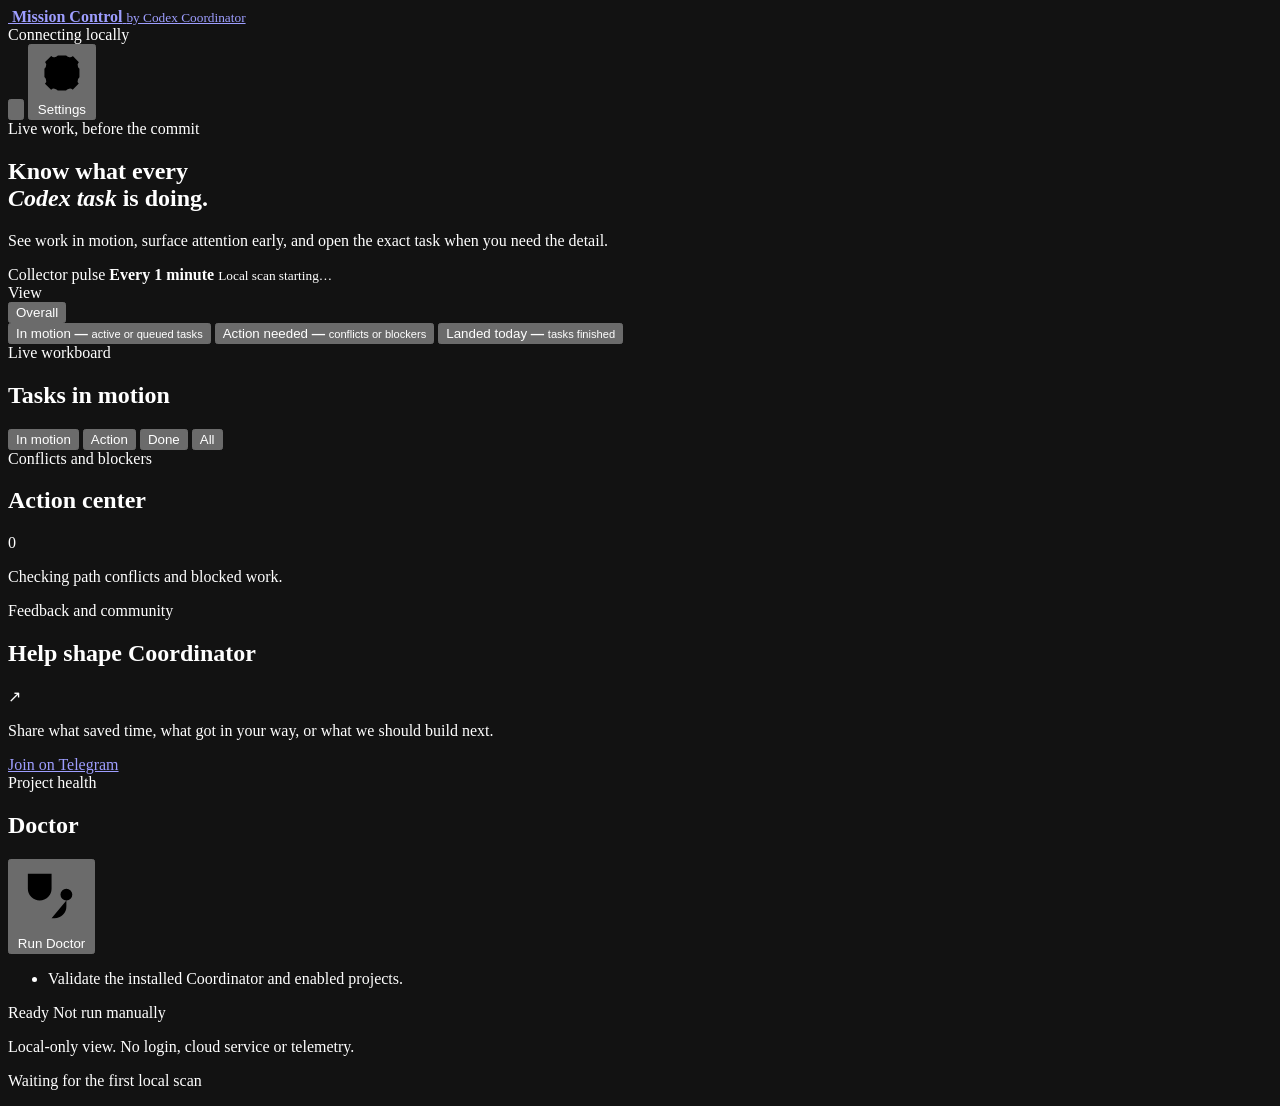
==== apps/mission_control/static/index.html @ fc97cd44 "feat(mission-control): publish local coordination dashboard Add a localhost-only dashboard for proje" ====
<!doctype html>
<html lang="en">
  <head>
    <meta charset="utf-8">
    <meta name="viewport" content="width=device-width, initial-scale=1">
    <meta name="color-scheme" content="dark">
    <meta name="theme-color" content="#07142b">
    <title>Mission Control · Codex Coordinator</title>
    <link rel="icon" href="/logo.png">
    <link rel="stylesheet" href="/styles.css">
  </head>
  <body>
    <div class="atmosphere" aria-hidden="true">
      <div class="glow glow-cyan"></div>
      <div class="glow glow-violet"></div>
      <div class="grid-plane"></div>
    </div>

    <div class="app-shell">
      <header class="topbar">
        <a class="brand" href="/" aria-label="Mission Control home">
          <span class="brand-mark"><img src="/logo.png" alt=""></span>
          <span class="brand-copy">
            <strong>Mission Control</strong>
            <small>by Codex Coordinator</small>
          </span>
        </a>

        <div class="topbar-actions">
          <div class="live-chip" title="This dashboard reads local files only">
            <span class="live-pulse" aria-hidden="true"></span>
            <span id="live-label">Connecting locally</span>
          </div>
          <button class="icon-button" id="refresh-button" type="button" aria-label="Refresh now" title="Refresh now">
            <svg viewBox="0 0 24 24" aria-hidden="true"><path d="M20 11a8 8 0 1 0-2.34 5.66M20 4v7h-7"></path></svg>
          </button>
          <button class="settings-button" id="settings-button" type="button">
            <svg viewBox="0 0 24 24" aria-hidden="true"><path d="M12 15.5a3.5 3.5 0 1 0 0-7 3.5 3.5 0 0 0 0 7Z"></path><path d="M19.4 15a1.7 1.7 0 0 0 .34 1.88l.06.06-2.83 2.83-.06-.06A1.7 1.7 0 0 0 15 19.4a1.7 1.7 0 0 0-1 .6l-.08.1H10l-.08-.1a1.7 1.7 0 0 0-1-.6 1.7 1.7 0 0 0-1.88.34l-.06.06-2.83-2.83.06-.06A1.7 1.7 0 0 0 4.6 15a1.7 1.7 0 0 0-.6-1l-.1-.08V10l.1-.08a1.7 1.7 0 0 0 .6-1 1.7 1.7 0 0 0-.34-1.88l-.06-.06 2.83-2.83.06.06A1.7 1.7 0 0 0 9 4.6a1.7 1.7 0 0 0 1-.6l.08-.1H14l.08.1a1.7 1.7 0 0 0 1 .6 1.7 1.7 0 0 0 1.88-.34l.06-.06 2.83 2.83-.06.06A1.7 1.7 0 0 0 19.4 9c.08.4.3.76.6 1l.1.08V14l-.1.08c-.3.24-.52.6-.6 1Z"></path></svg>
            Settings
          </button>
        </div>
      </header>

      <main>
        <section class="hero" aria-labelledby="page-title">
          <div class="hero-copy">
            <div class="eyebrow"><span></span> Live work, before the commit</div>
            <h1 id="page-title">Know what every<br><em>Codex task</em> is doing.</h1>
            <p>See work in motion, surface attention early, and open the exact task when you need the detail.</p>
          </div>
          <aside class="radar-card" aria-label="Collector status">
            <div class="radar-visual" aria-hidden="true">
              <span class="radar-ring ring-one"></span>
              <span class="radar-ring ring-two"></span>
              <span class="radar-ring ring-three"></span>
              <span class="radar-sweep"></span>
              <span class="radar-core"></span>
            </div>
            <div class="radar-copy">
              <span class="overline">Collector pulse</span>
              <strong id="collector-cadence">Every 1 minute</strong>
              <small id="collector-next">Local scan starting…</small>
            </div>
          </aside>
        </section>

        <nav class="project-switcher" aria-label="Filter Mission Control by project">
          <span class="overline">View</span>
          <div class="project-tabs" id="project-tabs">
            <button class="project-tab is-active" type="button" data-project="overall" aria-pressed="true">Overall</button>
          </div>
        </nav>

        <section class="metrics" aria-label="Mission summary">
          <button class="metric metric-primary" type="button" data-filter="live" aria-pressed="true">
            <span class="metric-kicker">In motion</span>
            <strong id="metric-active">—</strong>
            <small>active or queued tasks</small>
            <span class="metric-line"></span>
          </button>
          <button class="metric" type="button" data-filter="action" aria-pressed="false">
            <span class="metric-kicker">Action needed</span>
            <strong id="metric-attention">—</strong>
            <small id="metric-action-label">conflicts or blockers</small>
            <span class="metric-line"></span>
          </button>
          <button class="metric" type="button" data-filter="done" aria-pressed="false">
            <span class="metric-kicker">Landed today</span>
            <strong id="metric-completed">—</strong>
            <small>tasks finished</small>
            <span class="metric-line"></span>
          </button>
        </section>

        <section class="workspace-grid">
          <div class="work-panel panel" id="workboard">
            <div class="section-heading">
              <div>
                <span class="overline">Live workboard</span>
                <h2 id="workboard-title">Tasks in motion</h2>
              </div>
              <div class="filter-tabs" role="group" aria-label="Filter tasks">
                <button class="filter-tab is-active" type="button" data-filter="live" aria-pressed="true">In motion</button>
                <button class="filter-tab" type="button" data-filter="action">Action</button>
                <button class="filter-tab" type="button" data-filter="done">Done</button>
                <button class="filter-tab" type="button" data-filter="all">All</button>
              </div>
            </div>
            <div id="task-list" class="task-list" aria-live="polite">
              <div class="loading-row"><span></span><span></span><span></span></div>
            </div>
          </div>

          <aside class="side-stack">
            <section class="panel signal-panel">
              <div class="section-heading compact">
                <div>
                  <span class="overline">Conflicts and blockers</span>
                  <h2>Action center</h2>
                </div>
                <span class="signal-count" id="signal-count">0</span>
              </div>
              <p class="overlap-summary" id="overlap-summary">Checking path conflicts and blocked work.</p>
              <div id="conflict-list" class="conflict-list"></div>
            </section>

            <section class="panel feedback-panel" id="feedback-panel" aria-labelledby="feedback-title">
              <div class="feedback-heading">
                <div>
                  <span class="overline">Feedback and community</span>
                  <h2 id="feedback-title">Help shape Coordinator</h2>
                </div>
                <span class="feedback-mark" aria-hidden="true">↗</span>
              </div>
              <p class="feedback-copy">
                Share what saved time, what got in your way, or what we should build next.
              </p>
              <div class="feedback-actions">
                <a class="feedback-primary" id="feedback-share" href="https://t.me/+ra4BQ7-_5uM2MDY1" target="_blank" rel="noopener noreferrer">Join on Telegram</a>
              </div>
            </section>

            <section class="panel doctor-panel" aria-labelledby="doctor-title">
              <div class="doctor-heading">
                <div>
                  <span class="overline">Project health</span>
                  <h2 id="doctor-title">Doctor</h2>
                </div>
                <button class="doctor-run-button" id="doctor-run-button" type="button" title="Runs with GPT-5.6 Sol · Extra High reasoning">
                  <svg viewBox="0 0 24 24" aria-hidden="true"><path d="M4 4v5a4 4 0 0 0 8 0V4M7 4h2M17 13v2a4 4 0 0 1-4 4h-1M17 13a2 2 0 1 0 0-4 2 2 0 0 0 0 4Z"></path></svg>
                  <span id="doctor-button-label">Run Doctor</span>
                </button>
              </div>
              <div class="doctor-result">
                <span class="doctor-health-icon is-idle" id="doctor-health-icon" aria-hidden="true"></span>
                <ul class="doctor-summary" id="doctor-summary">
                  <li>Validate the installed Coordinator and enabled projects.</li>
                </ul>
              </div>
              <div class="doctor-foot" aria-live="polite">
                <span id="doctor-status">Ready</span>
                <span id="doctor-last-run">Not run manually</span>
              </div>
            </section>

          </aside>
        </section>

        <footer class="footer">
          <p><span class="privacy-dot"></span> Local-only view. No login, cloud service or telemetry.</p>
          <p id="last-updated">Waiting for the first local scan</p>
        </footer>
      </main>
    </div>

    <dialog id="settings-dialog" class="settings-dialog">
      <form id="settings-form" method="dialog">
        <div class="dialog-header">
          <div>
            <span class="overline">Tune the pulse</span>
            <h2>Mission Control settings</h2>
          </div>
          <button class="dialog-close" value="cancel" aria-label="Close settings" type="submit">×</button>
        </div>

        <label class="setting-row" for="refresh-seconds">
          <span>
            <strong>Local refresh</strong>
            <small>Reading local task files is free and uses no model tokens.</small>
          </span>
          <select id="refresh-seconds" name="refresh_seconds">
            <option value="60">Every minute</option>
            <option value="300">Every 5 minutes</option>
            <option value="900">Every 15 minutes</option>
            <option value="1800">Every 30 minutes</option>
          </select>
        </label>

        <div class="dialog-actions">
          <button class="button-secondary" value="cancel" type="submit">Cancel</button>
          <button class="button-primary" id="save-settings" value="default" type="button">Save settings</button>
        </div>
        <p class="form-message" id="settings-message" role="status"></p>
      </form>
    </dialog>

    <script src="/app.js"></script>
  </body>
</html>
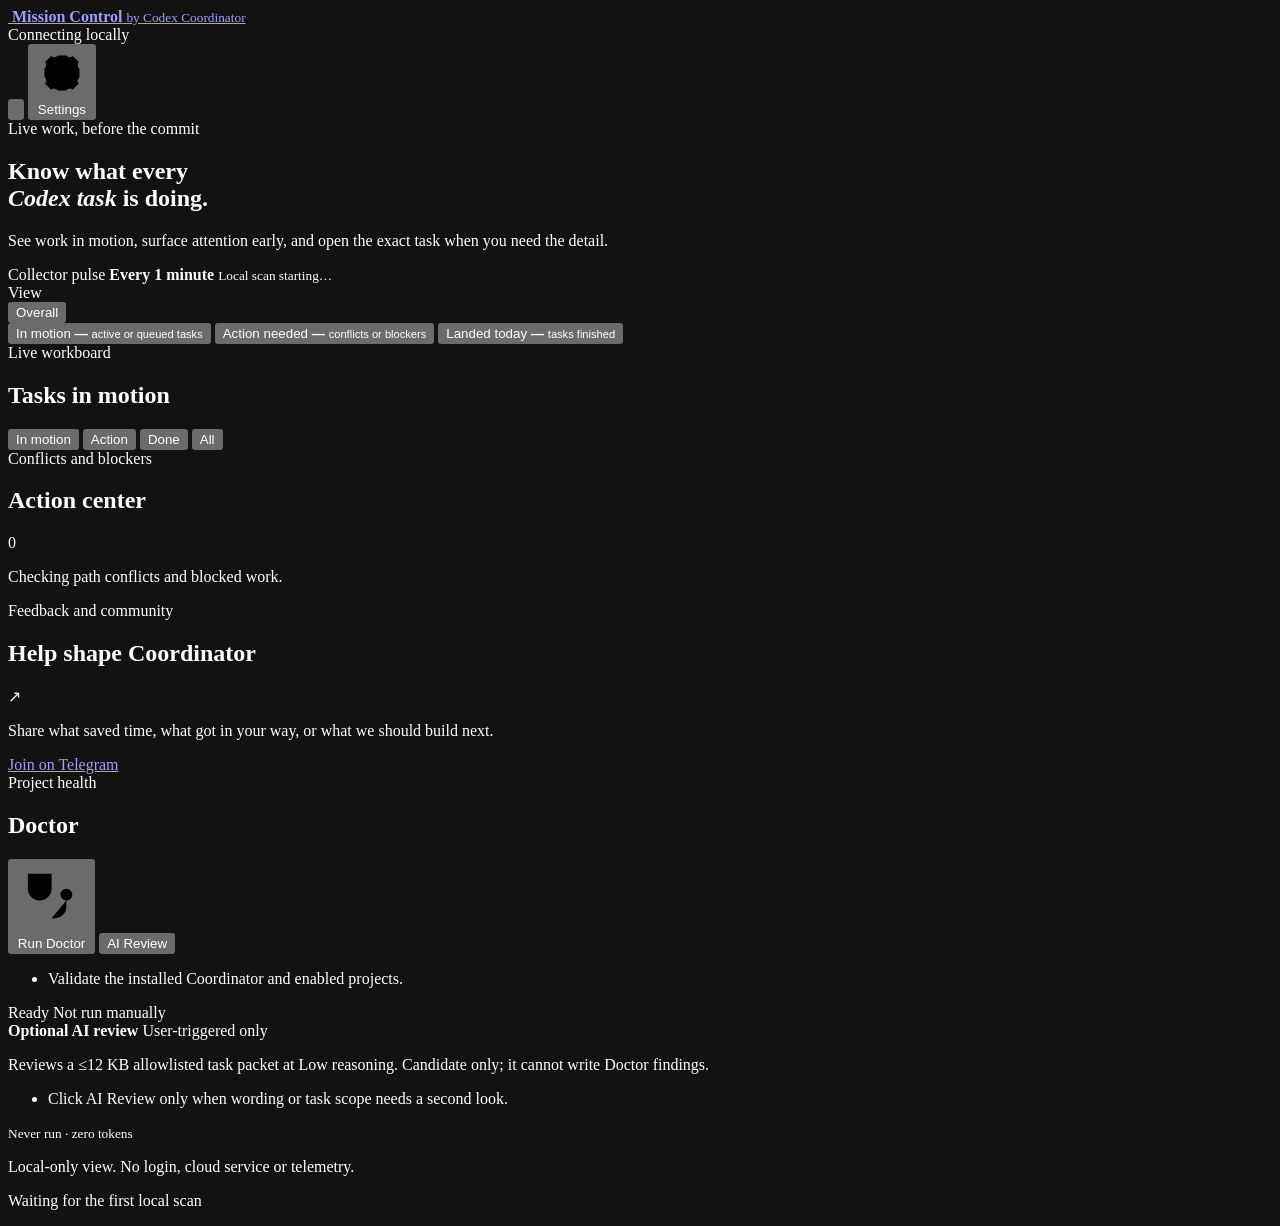
==== commit f4009c01: "feat(coordinator): harden Doctor and launch guidance" ====
--- a/apps/mission_control/static/index.html
+++ b/apps/mission_control/static/index.html
@@ -146,10 +146,15 @@
                   <span class="overline">Project health</span>
                   <h2 id="doctor-title">Doctor</h2>
                 </div>
-                <button class="doctor-run-button" id="doctor-run-button" type="button" title="Runs with GPT-5.6 Sol · Extra High reasoning">
-                  <svg viewBox="0 0 24 24" aria-hidden="true"><path d="M4 4v5a4 4 0 0 0 8 0V4M7 4h2M17 13v2a4 4 0 0 1-4 4h-1M17 13a2 2 0 1 0 0-4 2 2 0 0 0 0 4Z"></path></svg>
-                  <span id="doctor-button-label">Run Doctor</span>
-                </button>
+                <div class="doctor-actions">
+                  <button class="doctor-run-button" id="doctor-run-button" type="button" title="Deterministic local checks · zero model calls · compact JSON receipt">
+                    <svg viewBox="0 0 24 24" aria-hidden="true"><path d="M4 4v5a4 4 0 0 0 8 0V4M7 4h2M17 13v2a4 4 0 0 1-4 4h-1M17 13a2 2 0 1 0 0-4 2 2 0 0 0 0 4Z"></path></svg>
+                    <span id="doctor-button-label">Run Doctor</span>
+                  </button>
+                  <button class="doctor-run-button deep-review-button" id="deep-review-button" type="button" title="Triggers AI using your configured Codex model · Low reasoning · candidate only">
+                    <span id="deep-review-button-label">AI Review</span>
+                  </button>
+                </div>
               </div>
               <div class="doctor-result">
                 <span class="doctor-health-icon is-idle" id="doctor-health-icon" aria-hidden="true"></span>
@@ -160,6 +165,17 @@
               <div class="doctor-foot" aria-live="polite">
                 <span id="doctor-status">Ready</span>
                 <span id="doctor-last-run">Not run manually</span>
+              </div>
+              <div class="deep-review-result" aria-live="polite">
+                <div class="deep-review-heading">
+                  <strong>Optional AI review</strong>
+                  <span id="deep-review-status">User-triggered only</span>
+                </div>
+                <p>Reviews a ≤12 KB allowlisted task packet at Low reasoning. Candidate only; it cannot write Doctor findings.</p>
+                <ul class="doctor-summary" id="deep-review-summary">
+                  <li>Click AI Review only when wording or task scope needs a second look.</li>
+                </ul>
+                <small id="deep-review-last-run">Never run · zero tokens</small>
               </div>
             </section>
 
